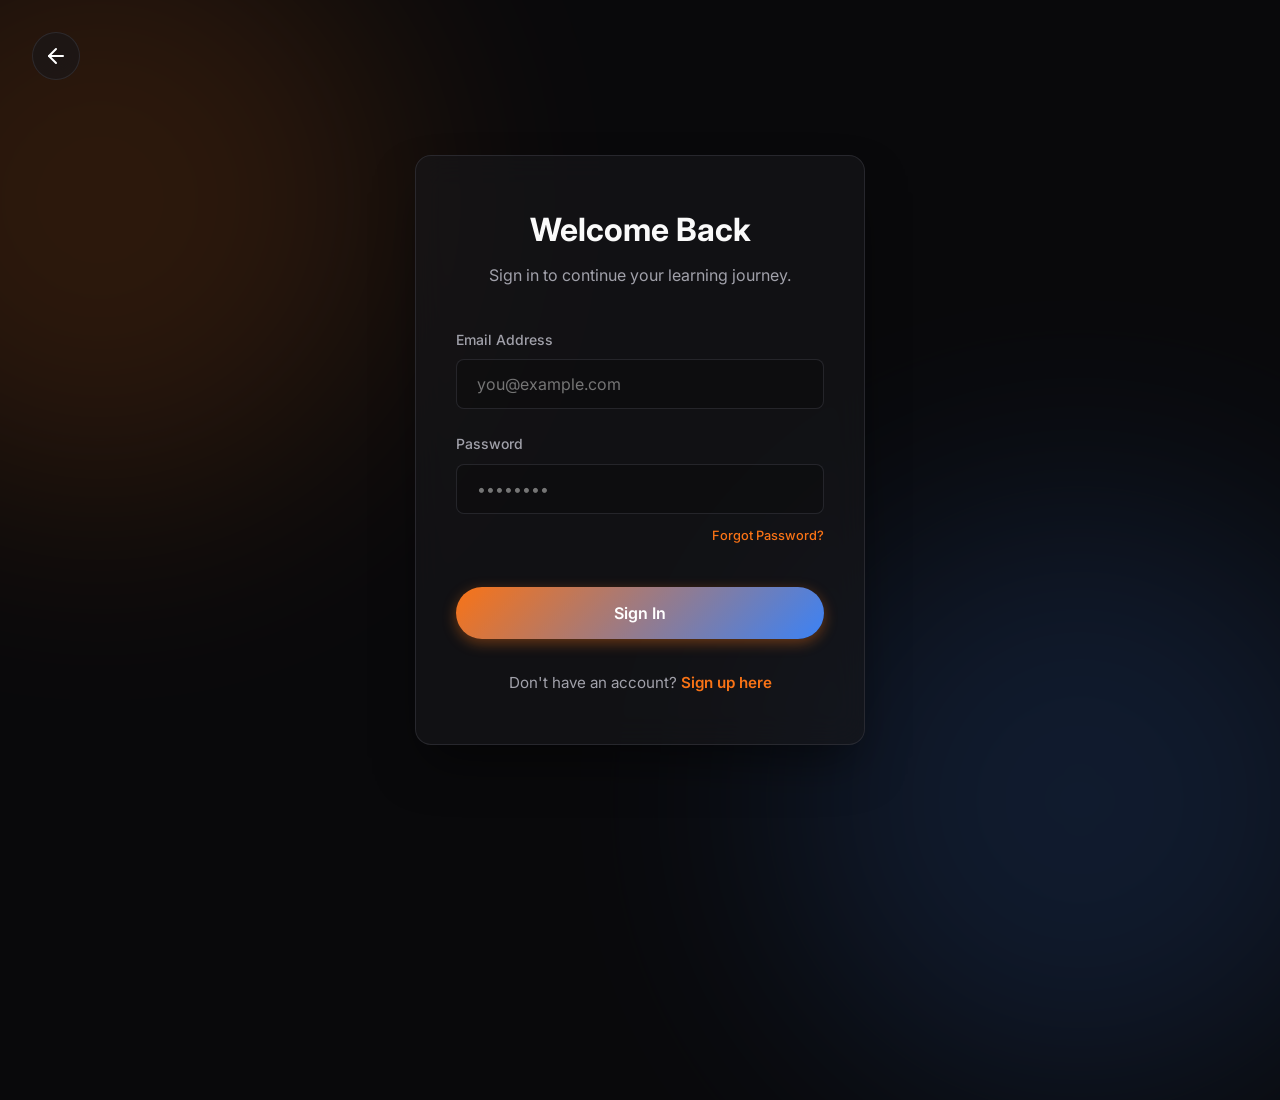
==== auth.html @ f6ea21b9 "Initial commit of Java LMS project" ====
<!DOCTYPE html>
<html lang="en">

<head>
    <meta charset="UTF-8">
    <meta name="viewport" content="width=device-width, initial-scale=1.0">
    <title>Welcome | Java Mastery</title>
    <link rel="preconnect" href="https://fonts.googleapis.com">
    <link rel="preconnect" href="https://fonts.gstatic.com" crossorigin>
    <link href="https://fonts.googleapis.com/css2?family=Inter:wght@400;500;600;700;800&display=swap" rel="stylesheet">
    <link rel="stylesheet" href="styles.css">
</head>

<body class="auth-page">
    <!-- Ambient Background -->
    <div class="bg-glow-1"></div>
    <div class="bg-glow-2"></div>

    <!-- Back to Home Button -->
    <a href="index.html" class="back-home-btn glass" title="Back to Home"
        style="position: absolute; top: 2rem; left: 2rem; width: 48px; height: 48px; display: flex; align-items: center; justify-content: center; text-decoration: none; color: white; border-radius: 50%;">
        <svg width="24" height="24" viewBox="0 0 24 24" fill="none" stroke="currentColor" stroke-width="2"
            stroke-linecap="round" stroke-linejoin="round">
            <line x1="19" y1="12" x2="5" y2="12"></line>
            <polyline points="12 19 5 12 12 5"></polyline>
        </svg>
    </a>

    <div class="auth-container glass">
        <!-- Login View -->
        <div id="login-view" class="auth-view active">
            <div class="auth-header">
                <h1 class="auth-title">Welcome Back</h1>
                <p class="auth-subtitle">Sign in to continue your learning journey.</p>
            </div>
            <form id="login-form">
                <div class="auth-form-group">
                    <label class="auth-label" for="login-email">Email Address</label>
                    <input type="email" id="login-email" class="auth-input" placeholder="you@example.com" required>
                </div>
                <div class="auth-form-group">
                    <label class="auth-label" for="login-password">Password</label>
                    <input type="password" id="login-password" class="auth-input" placeholder="••••••••" required>
                    <div style="text-align: right; margin-top: 0.5rem;">
                        <a href="#" class="auth-link" style="font-size: 0.8rem; font-weight: 500;">Forgot Password?</a>
                    </div>
                </div>
                <button type="submit" class="btn btn-primary auth-btn">Sign In</button>
            </form>
            <div class="auth-switch">
                Don't have an account? <span class="auth-link" id="go-to-signup">Sign up here</span>
            </div>
        </div>

        <!-- Signup View -->
        <div id="signup-view" class="auth-view">
            <div class="auth-header">
                <h1 class="auth-title">Create Account</h1>
                <p class="auth-subtitle">Join us and master Java today.</p>
            </div>
            <form id="signup-form">
                <div class="auth-form-group">
                    <label class="auth-label" for="signup-name">Full Name</label>
                    <input type="text" id="signup-name" class="auth-input" placeholder="Jane Doe" required>
                </div>
                <div class="auth-form-group">
                    <label class="auth-label" for="signup-email">Email Address</label>
                    <input type="email" id="signup-email" class="auth-input" placeholder="you@example.com" required>
                </div>
                <div class="auth-form-group">
                    <label class="auth-label" for="signup-password">Password</label>
                    <input type="password" id="signup-password" class="auth-input"
                        placeholder="Create a strong password" required>
                </div>
                <button type="submit" class="btn btn-primary auth-btn">Create Account</button>
            </form>
            <div class="auth-switch">
                Already have an account? <span class="auth-link" id="go-to-login">Sign in</span>
            </div>
        </div>
    </div>

    <script src="app.js"></script>
</body>

</html>
---- styles.css ----
:root {
  --bg-dark: #09090b;
  --bg-card: rgba(24, 24, 27, 0.6);
  --bg-card-hover: rgba(39, 39, 42, 0.8);
  --primary: #f97316;
  /* Java orange */
  --primary-hover: #ea580c;
  --secondary: #3b82f6;
  /* Complementary blue */
  --secondary-hover: #2563eb;
  --text-main: #fafafa;
  --text-muted: #a1a1aa;
  --border-color: rgba(63, 63, 70, 0.5);
  --java-gradient: linear-gradient(135deg, var(--primary) 0%, var(--secondary) 100%);
  --glass-blur: blur(16px);
}

* {
  margin: 0;
  padding: 0;
  box-sizing: border-box;
}

body {
  font-family: 'Inter', system-ui, -apple-system, sans-serif;
  background-color: var(--bg-dark);
  color: var(--text-main);
  line-height: 1.6;
  min-height: 100vh;
  overflow-x: hidden;
  position: relative;
}

/* Background Effects */
.bg-glow-1,
.bg-glow-2 {
  position: absolute;
  width: 600px;
  height: 600px;
  border-radius: 50%;
  filter: blur(120px);
  z-index: -1;
  opacity: 0.15;
}

.bg-glow-1 {
  background: var(--primary);
  top: -100px;
  left: -200px;
  animation: float 20s ease-in-out infinite alternate;
}

.bg-glow-2 {
  background: var(--secondary);
  bottom: -200px;
  right: -100px;
  animation: float 25s ease-in-out infinite alternate-reverse;
}

@keyframes float {
  0% {
    transform: translateY(0) scale(1);
  }

  50% {
    transform: translateY(-50px) scale(1.1);
  }

  100% {
    transform: translateY(0) scale(1);
  }
}

/* Glassmorphism Utilities */
.glass {
  background: var(--bg-card);
  backdrop-filter: var(--glass-blur);
  -webkit-backdrop-filter: var(--glass-blur);
  border: 1px solid var(--border-color);
  border-radius: 16px;
  transition: all 0.3s cubic-bezier(0.4, 0, 0.2, 1);
}

/* Buttons */
.btn {
  display: inline-flex;
  align-items: center;
  justify-content: center;
  padding: 0.75rem 1.5rem;
  font-weight: 600;
  border-radius: 9999px;
  cursor: pointer;
  transition: all 0.2s ease;
  text-decoration: none;
  border: none;
  font-family: inherit;
  font-size: 0.95rem;
}

.btn-primary {
  background: var(--java-gradient);
  color: white;
  box-shadow: 0 4px 14px 0 rgba(249, 115, 22, 0.39);
}

.btn-primary:hover {
  transform: translateY(-2px);
  box-shadow: 0 6px 20px rgba(249, 115, 22, 0.4);
}

.btn-outline {
  background: transparent;
  border: 1px solid var(--border-color);
  color: var(--text-main);
}

.btn-outline:hover {
  background: rgba(255, 255, 255, 0.05);
  border-color: var(--text-main);
}

/* Navbar */
.navbar {
  position: fixed;
  top: 0;
  left: 0;
  right: 0;
  display: flex;
  justify-content: space-between;
  align-items: center;
  padding: 1rem 5%;
  z-index: 100;
  background: rgba(9, 9, 11, 0.8);
  backdrop-filter: blur(12px);
  border-bottom: 1px solid var(--border-color);
}

.nav-brand {
  font-size: 1.5rem;
  font-weight: 800;
  background: var(--java-gradient);
  -webkit-background-clip: text;
  -webkit-text-fill-color: transparent;
  display: flex;
  align-items: center;
  gap: 0.5rem;
  text-decoration: none;
}

.nav-links {
  display: flex;
  gap: 2rem;
  list-style: none;
}

.nav-links a {
  color: var(--text-muted);
  text-decoration: none;
  font-weight: 500;
  transition: color 0.2s;
}

.nav-links a:hover,
.nav-links a.active {
  color: var(--text-main);
}

.nav-actions {
  display: flex;
  gap: 1rem;
  align-items: center;
}

.avatar {
  width: 40px;
  height: 40px;
  border-radius: 50%;
  background: var(--bg-card);
  border: 1px solid var(--primary);
  cursor: pointer;
}

/* Hero Section */
.hero {
  padding: 10rem 5% 5rem;
  text-align: center;
  max-width: 900px;
  margin: 0 auto;
}

.badge {
  display: inline-block;
  padding: 0.25rem 1rem;
  border-radius: 9999px;
  background: rgba(59, 130, 246, 0.1);
  color: var(--secondary);
  border: 1px solid rgba(59, 130, 246, 0.3);
  font-size: 0.875rem;
  font-weight: 600;
  margin-bottom: 1.5rem;
}

.hero h1 {
  font-size: 4rem;
  line-height: 1.1;
  font-weight: 800;
  letter-spacing: -0.02em;
  margin-bottom: 1.5rem;
}

.text-gradient {
  background: var(--java-gradient);
  -webkit-background-clip: text;
  -webkit-text-fill-color: transparent;
}

.hero p {
  color: var(--text-muted);
  font-size: 1.25rem;
  margin-bottom: 2.5rem;
  max-width: 600px;
  margin-inline: auto;
}

.hero-buttons {
  display: flex;
  gap: 1rem;
  justify-content: center;
}

/* Course Grid */
.courses-section {
  padding: 5rem 5%;
  max-width: 1400px;
  margin: 0 auto;
}

.section-header {
  display: flex;
  justify-content: space-between;
  align-items: flex-end;
  margin-bottom: 3rem;
}

.section-title {
  font-size: 2.5rem;
  font-weight: 700;
}

.section-subtitle {
  color: var(--text-muted);
  margin-top: 0.5rem;
}

.filter-tabs {
  display: flex;
  gap: 1rem;
}

.filter-tab {
  background: var(--bg-card);
  border: 1px solid var(--border-color);
  color: var(--text-muted);
  padding: 0.5rem 1.25rem;
  border-radius: 9999px;
  cursor: pointer;
  transition: all 0.2s;
}

.filter-tab.active,
.filter-tab:hover {
  background: rgba(249, 115, 22, 0.1);
  color: var(--primary);
  border-color: var(--primary);
}

.grid {
  display: grid;
  grid-template-columns: repeat(auto-fill, minmax(320px, 1fr));
  gap: 2rem;
}

.course-card {
  display: flex;
  flex-direction: column;
  overflow: hidden;
  text-decoration: none;
  color: inherit;
  cursor: pointer;
}

.course-card:hover {
  transform: translateY(-8px);
  border-color: var(--primary);
  box-shadow: 0 10px 30px rgba(0, 0, 0, 0.5);
}

.course-image-wrapper {
  position: relative;
  width: 100%;
  height: 200px;
  background: #1e293b;
  overflow: hidden;
  border-radius: 16px 16px 0 0;
}

.course-image-wrapper img {
  width: 100%;
  height: 100%;
  object-fit: cover;
  transition: transform 0.5s ease;
}

.course-card:hover .course-image-wrapper img {
  transform: scale(1.05);
}

.course-level {
  position: absolute;
  top: 1rem;
  right: 1rem;
  background: rgba(0, 0, 0, 0.6);
  backdrop-filter: blur(8px);
  padding: 0.25rem 0.75rem;
  border-radius: 9999px;
  font-size: 0.75rem;
  font-weight: 600;
  text-transform: uppercase;
  letter-spacing: 0.05em;
  border: 1px solid rgba(255, 255, 255, 0.1);
}

.level-beginner {
  color: #4ade80;
}

.level-intermediate {
  color: #fbbf24;
}

.level-advanced {
  color: #f87171;
}

.course-content {
  padding: 1.5rem;
  flex: 1;
  display: flex;
  flex-direction: column;
}

.course-meta {
  display: flex;
  gap: 1rem;
  color: var(--text-muted);
  font-size: 0.875rem;
  margin-bottom: 0.75rem;
}

.course-meta span {
  display: flex;
  align-items: center;
  gap: 0.25rem;
}

.course-title {
  font-size: 1.25rem;
  font-weight: 700;
  margin-bottom: 0.5rem;
  line-height: 1.4;
}

.course-desc {
  color: var(--text-muted);
  font-size: 0.95rem;
  margin-bottom: 1.5rem;
  flex: 1;
}

.course-footer {
  display: flex;
  justify-content: space-between;
  align-items: center;
  padding-top: 1rem;
  border-top: 1px solid var(--border-color);
}

.instructor {
  display: flex;
  align-items: center;
  gap: 0.5rem;
}

.instructor-avatar {
  width: 28px;
  height: 28px;
  border-radius: 50%;
  background: var(--secondary);
}

.instructor-name {
  font-size: 0.875rem;
  color: var(--text-muted);
}

.price {
  font-weight: 700;
  color: white;
}

/* COURSE PLAYER LAYOUT */
.player-layout {
  display: flex;
  height: 100vh;
  overflow: hidden;
  background-color: var(--bg-dark);
}

.player-sidebar {
  width: 350px;
  background: rgba(9, 9, 11, 0.9);
  border-right: 1px solid var(--border-color);
  display: flex;
  flex-direction: column;
  z-index: 10;
  transition: transform 0.3s ease;
}

.sidebar-header {
  padding: 1.5rem;
  border-bottom: 1px solid var(--border-color);
  display: flex;
  align-items: center;
  gap: 1rem;
}

.back-btn {
  color: var(--text-muted);
  background: none;
  border: none;
  cursor: pointer;
  display: flex;
  align-items: center;
  justify-content: center;
  width: 36px;
  height: 36px;
  border-radius: 50%;
  transition: background 0.2s;
}

.back-btn:hover {
  background: rgba(255, 255, 255, 0.1);
  color: white;
}

.course-progress {
  padding: 1.5rem;
  border-bottom: 1px solid var(--border-color);
}

.progress-header {
  display: flex;
  justify-content: space-between;
  margin-bottom: 0.5rem;
  font-size: 0.875rem;
}

.progress-bar {
  height: 6px;
  background: rgba(255, 255, 255, 0.1);
  border-radius: 3px;
  overflow: hidden;
}

.progress-fill {
  height: 100%;
  background: var(--java-gradient);
  width: 12%;
  /* dynamic */
  border-radius: 3px;
}

.curriculum {
  flex: 1;
  overflow-y: auto;
}

.section {
  border-bottom: 1px solid var(--border-color);
}

.section-header-btn {
  width: 100%;
  text-align: left;
  background: none;
  border: none;
  padding: 1rem 1.5rem;
  color: var(--text-main);
  font-weight: 600;
  cursor: pointer;
  display: flex;
  justify-content: space-between;
  align-items: center;
  transition: background 0.2s;
}

.section-header-btn:hover {
  background: rgba(255, 255, 255, 0.03);
}

.section-header-btn svg {
  transition: transform 0.2s;
}

.section.active .section-header-btn svg {
  transform: rotate(180deg);
}

.section-content {
  display: none;
  background: rgba(0, 0, 0, 0.2);
}

.section.active .section-content {
  display: block;
}

.lesson-item {
  display: flex;
  align-items: flex-start;
  gap: 1rem;
  padding: 0.75rem 1.5rem;
  cursor: pointer;
  transition: background 0.2s;
  color: var(--text-muted);
  text-decoration: none;
}

.lesson-item:hover {
  background: rgba(255, 255, 255, 0.05);
}

.lesson-item.active {
  background: rgba(59, 130, 246, 0.1);
  color: var(--secondary);
  border-left: 2px solid var(--secondary);
}

.lesson-icon {
  margin-top: 0.2rem;
  color: inherit;
}

.lesson-details {
  flex: 1;
}

.lesson-title {
  font-size: 0.95rem;
  margin-bottom: 0.2rem;
}

.lesson-duration {
  font-size: 0.75rem;
  opacity: 0.7;
}

.player-main {
  flex: 1;
  display: flex;
  flex-direction: column;
  overflow-y: auto;
  position: relative;
}

/* Add subtle texture background */
.player-main::before {
  content: '';
  position: absolute;
  top: 0;
  left: 0;
  right: 0;
  height: 50vh;
  background: radial-gradient(circle at top, rgba(59, 130, 246, 0.1) 0%, transparent 60%);
  z-index: 0;
  pointer-events: none;
}

.video-container {
  width: 100%;
  max-width: 1200px;
  margin: 0 auto;
  padding: 2rem;
  position: relative;
  z-index: 1;
}

.video-wrapper {
  position: relative;
  width: 100%;
  padding-bottom: 56.25%;
  /* 16:9 aspect ratio */
  background: #000;
  border-radius: 16px;
  overflow: hidden;
  box-shadow: 0 20px 40px rgba(0, 0, 0, 0.5);
  border: 1px solid var(--border-color);
}

.video-placeholder {
  position: absolute;
  top: 0;
  left: 0;
  width: 100%;
  height: 100%;
  display: flex;
  flex-direction: column;
  align-items: center;
  justify-content: center;
  background: linear-gradient(to bottom right, #1e293b, #0f172a);
}

.play-button {
  width: 80px;
  height: 80px;
  background: rgba(249, 115, 22, 0.9);
  border-radius: 50%;
  display: flex;
  align-items: center;
  justify-content: center;
  cursor: pointer;
  transition: all 0.3s cubic-bezier(0.175, 0.885, 0.32, 1.275);
  box-shadow: 0 0 30px rgba(249, 115, 22, 0.4);
}

.play-button:hover {
  transform: scale(1.1);
  background: var(--primary);
  box-shadow: 0 0 50px rgba(249, 115, 22, 0.6);
}

.play-button svg {
  color: white;
  margin-left: 6px;
  /* optial alignment for play triangle */
}

.video-overlay-text {
  margin-top: 1.5rem;
  font-size: 1.25rem;
  font-weight: 600;
  color: rgba(255, 255, 255, 0.8);
}

.content-area {
  max-width: 1200px;
  margin: 0 auto;
  width: 100%;
  padding: 0 2rem 4rem;
  position: relative;
  z-index: 1;
}

.content-header {
  display: flex;
  justify-content: space-between;
  align-items: center;
  margin-bottom: 2rem;
}

.lesson-main-title {
  font-size: 2rem;
  font-weight: 700;
}

.content-tabs {
  display: flex;
  gap: 2rem;
  border-bottom: 1px solid var(--border-color);
  margin-bottom: 2rem;
}

.tab-btn {
  background: none;
  border: none;
  color: var(--text-muted);
  font-size: 1rem;
  font-weight: 500;
  padding: 1rem 0;
  cursor: pointer;
  position: relative;
  transition: color 0.2s;
}

.tab-btn:hover {
  color: var(--text-main);
}

.tab-btn.active {
  color: var(--primary);
}

.tab-btn.active::after {
  content: '';
  position: absolute;
  bottom: -1px;
  left: 0;
  right: 0;
  height: 2px;
  background: var(--primary);
  border-radius: 2px 2px 0 0;
}

.tab-pane {
  display: none;
  animation: fadeIn 0.3s ease;
}

.tab-pane.active {
  display: block;
}

@keyframes fadeIn {
  from {
    opacity: 0;
    transform: translateY(10px);
  }

  to {
    opacity: 1;
    transform: translateY(0);
  }
}

.overview-content h3 {
  margin-top: 2rem;
  margin-bottom: 1rem;
  font-size: 1.25rem;
  color: var(--text-main);
}

.overview-content p {
  color: var(--text-muted);
  margin-bottom: 1rem;
}

/* Code Snippet Area in Overview */
.code-block {
  background: #1e1e1e;
  border-radius: 8px;
  padding: 1.5rem;
  font-family: 'Consolas', 'Monaco', monospace;
  font-size: 0.9rem;
  color: #d4d4d4;
  overflow-x: auto;
  border: 1px solid var(--border-color);
  margin: 1.5rem 0;
}

.kw {
  color: #569cd6;
}

/* keyword */
.str {
  color: #ce9178;
}

/* string */
.typ {
  color: #4ec9b0;
}

/* type */
.cmnt {
  color: #6a9955;
}

/* comment */
.fn {
  color: #dcdcaa;
}

/* function */

/* Responsive */
@media (max-width: 1024px) {
  .hero h1 {
    font-size: 3rem;
  }

  .player-sidebar {
    position: absolute;
    left: -350px;
    height: 100%;
    box-shadow: 20px 0 50px rgba(0, 0, 0, 0.5);
  }

  .player-sidebar.show {
    left: 0;
  }

  .menu-toggle {
    display: block;
  }
}

@media (max-width: 768px) {
  .hero h1 {
    font-size: 2.5rem;
  }

  .nav-links {
    display: none;
  }

  .grid {
    grid-template-columns: 1fr;
  }

  .video-container {
    padding: 1rem;
  }

  .content-area {
    padding: 0 1rem 2rem;
  }

  .content-tabs {
    gap: 1rem;
    overflow-x: auto;
    white-space: nowrap;
  }
}

/* Auth Pages */
.auth-page {
  display: flex;
  align-items: center;
  justify-content: center;
  min-height: 100vh;
  padding: 2rem;
  background-color: var(--bg-dark);
}

.auth-container {
  width: 100%;
  max-width: 450px;
  position: relative;
  overflow: hidden;
  padding: 3rem 2.5rem;
  z-index: 10;
  box-shadow: 0 25px 50px -12px rgba(0, 0, 0, 0.5);
}

.auth-header {
  text-align: center;
  margin-bottom: 2.5rem;
}

.auth-title {
  font-size: 2rem;
  font-weight: 700;
  margin-bottom: 0.5rem;
}

.auth-subtitle {
  color: var(--text-muted);
}

.auth-form-group {
  margin-bottom: 1.5rem;
}

.auth-label {
  display: block;
  font-size: 0.875rem;
  font-weight: 500;
  margin-bottom: 0.5rem;
  color: var(--text-muted);
}

.auth-input {
  width: 100%;
  padding: 0.875rem 1.25rem;
  background: rgba(0, 0, 0, 0.2);
  border: 1px solid var(--border-color);
  border-radius: 8px;
  color: var(--text-main);
  font-family: inherit;
  font-size: 1rem;
  transition: all 0.2s;
}

.auth-input:focus {
  outline: none;
  border-color: var(--primary);
  box-shadow: 0 0 0 3px rgba(249, 115, 22, 0.2);
}

.auth-btn {
  width: 100%;
  padding: 1rem;
  font-size: 1rem;
  margin-top: 1rem;
}

.auth-switch {
  text-align: center;
  margin-top: 2rem;
  font-size: 0.95rem;
  color: var(--text-muted);
}

.auth-link {
  color: var(--primary);
  text-decoration: none;
  font-weight: 600;
  cursor: pointer;
  transition: color 0.2s;
}

.auth-link:hover {
  color: var(--primary-hover);
}

.auth-view {
  display: none;
  animation: fadeIn 0.4s ease;
}

.auth-view.active {
  display: block;
}
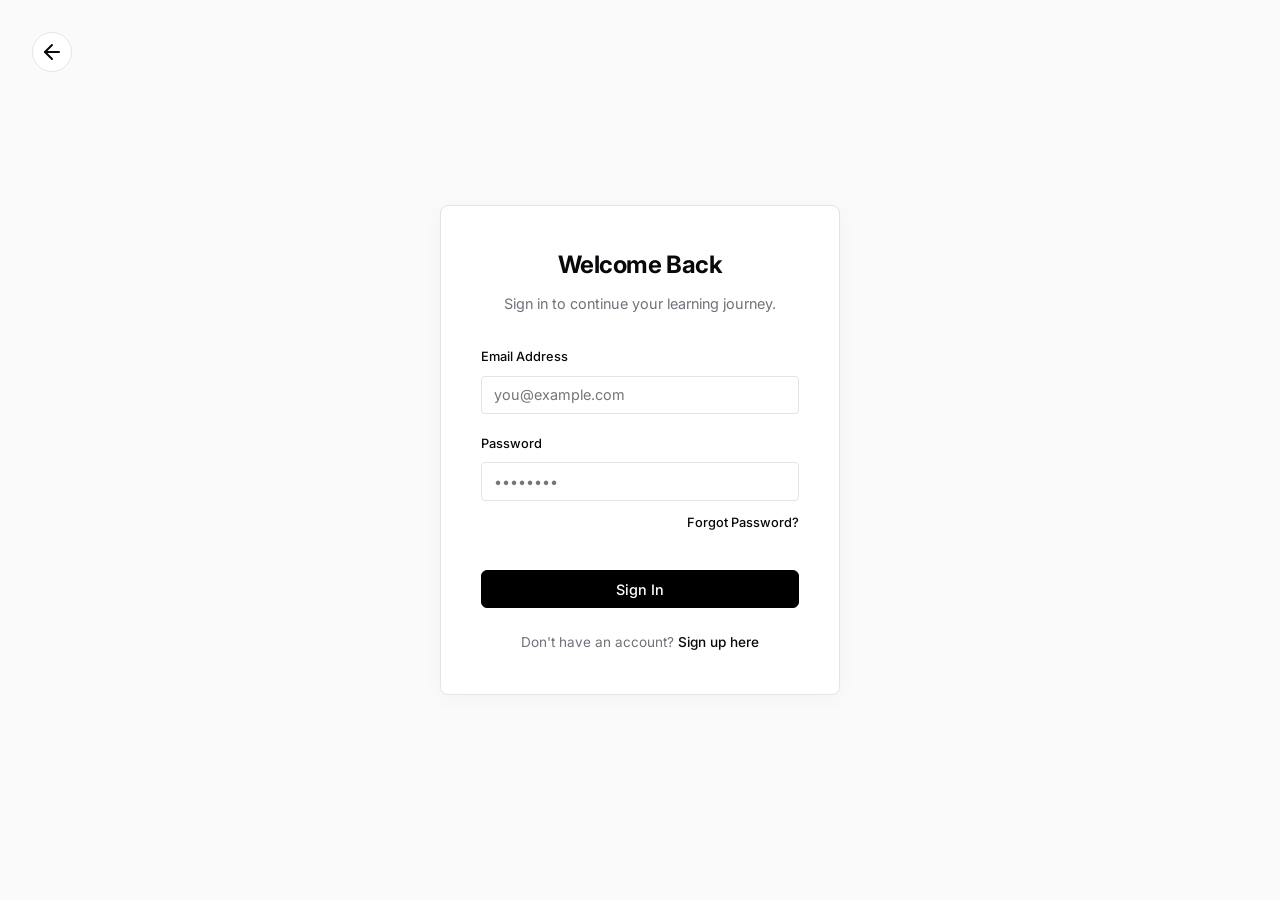
==== commit d4a59ec7: "Update space" ====
--- a/auth.html
+++ b/auth.html
@@ -17,8 +17,7 @@
     <div class="bg-glow-2"></div>
 
     <!-- Back to Home Button -->
-    <a href="index.html" class="back-home-btn glass" title="Back to Home"
-        style="position: absolute; top: 2rem; left: 2rem; width: 48px; height: 48px; display: flex; align-items: center; justify-content: center; text-decoration: none; color: white; border-radius: 50%;">
+    <a href="index.html" class="back-home-btn glass" title="Back to Home">
         <svg width="24" height="24" viewBox="0 0 24 24" fill="none" stroke="currentColor" stroke-width="2"
             stroke-linecap="round" stroke-linejoin="round">
             <line x1="19" y1="12" x2="5" y2="12"></line>
--- a/styles.css
+++ b/styles.css
@@ -1,18 +1,16 @@
 :root {
-  --bg-dark: #09090b;
-  --bg-card: rgba(24, 24, 27, 0.6);
-  --bg-card-hover: rgba(39, 39, 42, 0.8);
-  --primary: #f97316;
-  /* Java orange */
-  --primary-hover: #ea580c;
-  --secondary: #3b82f6;
-  /* Complementary blue */
-  --secondary-hover: #2563eb;
-  --text-main: #fafafa;
-  --text-muted: #a1a1aa;
-  --border-color: rgba(63, 63, 70, 0.5);
-  --java-gradient: linear-gradient(135deg, var(--primary) 0%, var(--secondary) 100%);
-  --glass-blur: blur(16px);
+  --bg-dark: #fafafa;
+  --bg-card: #ffffff;
+  --bg-card-hover: #f4f4f5;
+  --primary: #000000;
+  --primary-hover: #3f3f46;
+  --secondary: #52525b;
+  --secondary-hover: #18181b;
+  --text-main: #09090b;
+  --text-muted: #71717a;
+  --border-color: #e4e4e7;
+  --java-gradient: #000000;
+  --glass-blur: blur(0px);
 }
 
 * {
@@ -29,56 +27,22 @@
   min-height: 100vh;
   overflow-x: hidden;
   position: relative;
-}
-
-/* Background Effects */
+  -webkit-font-smoothing: antialiased;
+}
+
+/* Hide Background Effects for minimalism */
 .bg-glow-1,
 .bg-glow-2 {
-  position: absolute;
-  width: 600px;
-  height: 600px;
-  border-radius: 50%;
-  filter: blur(120px);
-  z-index: -1;
-  opacity: 0.15;
-}
-
-.bg-glow-1 {
-  background: var(--primary);
-  top: -100px;
-  left: -200px;
-  animation: float 20s ease-in-out infinite alternate;
-}
-
-.bg-glow-2 {
-  background: var(--secondary);
-  bottom: -200px;
-  right: -100px;
-  animation: float 25s ease-in-out infinite alternate-reverse;
-}
-
-@keyframes float {
-  0% {
-    transform: translateY(0) scale(1);
-  }
-
-  50% {
-    transform: translateY(-50px) scale(1.1);
-  }
-
-  100% {
-    transform: translateY(0) scale(1);
-  }
-}
-
-/* Glassmorphism Utilities */
+  display: none;
+}
+
+/* Utilities */
 .glass {
   background: var(--bg-card);
-  backdrop-filter: var(--glass-blur);
-  -webkit-backdrop-filter: var(--glass-blur);
-  border: 1px solid var(--border-color);
-  border-radius: 16px;
-  transition: all 0.3s cubic-bezier(0.4, 0, 0.2, 1);
+  border: 1px solid var(--border-color);
+  border-radius: 8px;
+  /* Sharper corners for minimalism */
+  transition: all 0.2s ease;
 }
 
 /* Buttons */
@@ -86,26 +50,26 @@
   display: inline-flex;
   align-items: center;
   justify-content: center;
-  padding: 0.75rem 1.5rem;
-  font-weight: 600;
-  border-radius: 9999px;
+  padding: 0.6rem 1.25rem;
+  font-weight: 500;
+  border-radius: 6px;
   cursor: pointer;
   transition: all 0.2s ease;
   text-decoration: none;
-  border: none;
+  border: 1px solid transparent;
   font-family: inherit;
-  font-size: 0.95rem;
+  font-size: 0.9rem;
 }
 
 .btn-primary {
-  background: var(--java-gradient);
-  color: white;
-  box-shadow: 0 4px 14px 0 rgba(249, 115, 22, 0.39);
+  background: var(--primary);
+  color: #fff;
+  border-color: var(--primary);
 }
 
 .btn-primary:hover {
-  transform: translateY(-2px);
-  box-shadow: 0 6px 20px rgba(249, 115, 22, 0.4);
+  background: var(--primary-hover);
+  border-color: var(--primary-hover);
 }
 
 .btn-outline {
@@ -115,36 +79,35 @@
 }
 
 .btn-outline:hover {
-  background: rgba(255, 255, 255, 0.05);
+  background: var(--bg-card-hover);
   border-color: var(--text-main);
 }
 
 /* Navbar */
 .navbar {
-  position: fixed;
+  position: sticky;
   top: 0;
   left: 0;
   right: 0;
   display: flex;
   justify-content: space-between;
   align-items: center;
-  padding: 1rem 5%;
+  padding: 1.25rem 5%;
   z-index: 100;
-  background: rgba(9, 9, 11, 0.8);
-  backdrop-filter: blur(12px);
+  background: rgba(250, 250, 250, 0.9);
+  backdrop-filter: blur(8px);
   border-bottom: 1px solid var(--border-color);
 }
 
 .nav-brand {
-  font-size: 1.5rem;
-  font-weight: 800;
-  background: var(--java-gradient);
-  -webkit-background-clip: text;
-  -webkit-text-fill-color: transparent;
+  font-size: 1.25rem;
+  font-weight: 700;
+  color: var(--text-main);
   display: flex;
   align-items: center;
   gap: 0.5rem;
   text-decoration: none;
+  letter-spacing: -0.02em;
 }
 
 .nav-links {
@@ -157,6 +120,7 @@
   color: var(--text-muted);
   text-decoration: none;
   font-weight: 500;
+  font-size: 0.95rem;
   transition: color 0.2s;
 }
 
@@ -172,51 +136,54 @@
 }
 
 .avatar {
-  width: 40px;
-  height: 40px;
+  width: 36px;
+  height: 36px;
   border-radius: 50%;
   background: var(--bg-card);
-  border: 1px solid var(--primary);
+  border: 1px solid var(--border-color);
   cursor: pointer;
 }
 
 /* Hero Section */
 .hero {
-  padding: 10rem 5% 5rem;
+  padding: 8rem 5% 5rem;
   text-align: center;
-  max-width: 900px;
+  max-width: 800px;
   margin: 0 auto;
 }
 
 .badge {
   display: inline-block;
-  padding: 0.25rem 1rem;
-  border-radius: 9999px;
-  background: rgba(59, 130, 246, 0.1);
-  color: var(--secondary);
-  border: 1px solid rgba(59, 130, 246, 0.3);
-  font-size: 0.875rem;
-  font-weight: 600;
+  padding: 0.25rem 0.75rem;
+  border-radius: 4px;
+  background: transparent;
+  color: var(--text-muted);
+  border: 1px solid var(--border-color);
+  font-size: 0.8rem;
+  font-weight: 500;
+  margin-bottom: 2rem;
+  text-transform: uppercase;
+  letter-spacing: 0.05em;
+}
+
+.hero h1 {
+  font-size: 3.5rem;
+  line-height: 1.1;
+  font-weight: 700;
+  letter-spacing: -0.03em;
   margin-bottom: 1.5rem;
-}
-
-.hero h1 {
-  font-size: 4rem;
-  line-height: 1.1;
-  font-weight: 800;
-  letter-spacing: -0.02em;
-  margin-bottom: 1.5rem;
+  color: var(--text-main);
 }
 
 .text-gradient {
-  background: var(--java-gradient);
-  -webkit-background-clip: text;
-  -webkit-text-fill-color: transparent;
+  background: none;
+  color: var(--primary);
+  -webkit-text-fill-color: var(--primary);
 }
 
 .hero p {
   color: var(--text-muted);
-  font-size: 1.25rem;
+  font-size: 1.1rem;
   margin-bottom: 2.5rem;
   max-width: 600px;
   margin-inline: auto;
@@ -230,8 +197,8 @@
 
 /* Course Grid */
 .courses-section {
-  padding: 5rem 5%;
-  max-width: 1400px;
+  padding: 4rem 5%;
+  max-width: 1200px;
   margin: 0 auto;
 }
 
@@ -240,43 +207,48 @@
   justify-content: space-between;
   align-items: flex-end;
   margin-bottom: 3rem;
+  border-bottom: 1px solid var(--border-color);
+  padding-bottom: 1.5rem;
 }
 
 .section-title {
-  font-size: 2.5rem;
-  font-weight: 700;
+  font-size: 1.75rem;
+  font-weight: 600;
+  letter-spacing: -0.02em;
 }
 
 .section-subtitle {
   color: var(--text-muted);
-  margin-top: 0.5rem;
+  margin-top: 0.25rem;
+  font-size: 0.95rem;
 }
 
 .filter-tabs {
   display: flex;
-  gap: 1rem;
+  gap: 0.5rem;
 }
 
 .filter-tab {
-  background: var(--bg-card);
-  border: 1px solid var(--border-color);
-  color: var(--text-muted);
-  padding: 0.5rem 1.25rem;
-  border-radius: 9999px;
+  background: transparent;
+  border: none;
+  color: var(--text-muted);
+  padding: 0.25rem 0.75rem;
+  font-size: 0.9rem;
+  font-weight: 500;
   cursor: pointer;
   transition: all 0.2s;
+  border-radius: 4px;
 }
 
 .filter-tab.active,
 .filter-tab:hover {
-  background: rgba(249, 115, 22, 0.1);
-  color: var(--primary);
-  border-color: var(--primary);
+  color: var(--text-main);
+  background: var(--bg-card-hover);
 }
 
 .grid {
   display: grid;
-  grid-template-columns: repeat(auto-fill, minmax(320px, 1fr));
+  grid-template-columns: repeat(auto-fill, minmax(300px, 1fr));
   gap: 2rem;
 }
 
@@ -287,63 +259,60 @@
   text-decoration: none;
   color: inherit;
   cursor: pointer;
+  border-radius: 8px;
+  border: 1px solid var(--border-color);
+  background: var(--bg-card);
 }
 
 .course-card:hover {
-  transform: translateY(-8px);
-  border-color: var(--primary);
-  box-shadow: 0 10px 30px rgba(0, 0, 0, 0.5);
+  border-color: var(--text-muted);
 }
 
 .course-image-wrapper {
   position: relative;
   width: 100%;
-  height: 200px;
-  background: #1e293b;
+  height: 180px;
+  background: var(--bg-card-hover);
   overflow: hidden;
-  border-radius: 16px 16px 0 0;
+  border-bottom: 1px solid var(--border-color);
 }
 
 .course-image-wrapper img {
   width: 100%;
   height: 100%;
   object-fit: cover;
-  transition: transform 0.5s ease;
+  filter: grayscale(20%);
+  transition: filter 0.3s ease, transform 0.5s ease;
 }
 
 .course-card:hover .course-image-wrapper img {
-  transform: scale(1.05);
+  filter: grayscale(0%);
+  transform: scale(1.02);
 }
 
 .course-level {
   position: absolute;
   top: 1rem;
   right: 1rem;
-  background: rgba(0, 0, 0, 0.6);
-  backdrop-filter: blur(8px);
-  padding: 0.25rem 0.75rem;
-  border-radius: 9999px;
-  font-size: 0.75rem;
-  font-weight: 600;
+  background: var(--bg-card);
+  color: var(--text-main);
+  padding: 0.2rem 0.6rem;
+  border-radius: 4px;
+  font-size: 0.7rem;
+  font-weight: 500;
   text-transform: uppercase;
   letter-spacing: 0.05em;
-  border: 1px solid rgba(255, 255, 255, 0.1);
-}
-
-.level-beginner {
-  color: #4ade80;
-}
-
-.level-intermediate {
-  color: #fbbf24;
-}
-
+  border: 1px solid var(--border-color);
+}
+
+.level-beginner,
+.level-intermediate,
 .level-advanced {
-  color: #f87171;
+  color: var(--text-main);
 }
 
 .course-content {
-  padding: 1.5rem;
+  padding: 1.25rem;
   flex: 1;
   display: flex;
   flex-direction: column;
@@ -353,7 +322,7 @@
   display: flex;
   gap: 1rem;
   color: var(--text-muted);
-  font-size: 0.875rem;
+  font-size: 0.8rem;
   margin-bottom: 0.75rem;
 }
 
@@ -364,15 +333,16 @@
 }
 
 .course-title {
-  font-size: 1.25rem;
-  font-weight: 700;
+  font-size: 1.1rem;
+  font-weight: 600;
   margin-bottom: 0.5rem;
   line-height: 1.4;
+  letter-spacing: -0.01em;
 }
 
 .course-desc {
   color: var(--text-muted);
-  font-size: 0.95rem;
+  font-size: 0.9rem;
   margin-bottom: 1.5rem;
   flex: 1;
 }
@@ -392,20 +362,22 @@
 }
 
 .instructor-avatar {
-  width: 28px;
-  height: 28px;
+  width: 24px;
+  height: 24px;
   border-radius: 50%;
-  background: var(--secondary);
+  background: var(--border-color);
 }
 
 .instructor-name {
-  font-size: 0.875rem;
-  color: var(--text-muted);
+  font-size: 0.8rem;
+  color: var(--text-muted);
+  font-weight: 500;
 }
 
 .price {
-  font-weight: 700;
-  color: white;
+  font-size: 0.9rem;
+  font-weight: 600;
+  color: var(--text-main);
 }
 
 /* COURSE PLAYER LAYOUT */
@@ -417,17 +389,16 @@
 }
 
 .player-sidebar {
-  width: 350px;
-  background: rgba(9, 9, 11, 0.9);
+  width: 320px;
+  background: var(--bg-card);
   border-right: 1px solid var(--border-color);
   display: flex;
   flex-direction: column;
   z-index: 10;
-  transition: transform 0.3s ease;
 }
 
 .sidebar-header {
-  padding: 1.5rem;
+  padding: 1.25rem;
   border-bottom: 1px solid var(--border-color);
   display: flex;
   align-items: center;
@@ -437,24 +408,25 @@
 .back-btn {
   color: var(--text-muted);
   background: none;
-  border: none;
+  border: 1px solid transparent;
   cursor: pointer;
   display: flex;
   align-items: center;
   justify-content: center;
-  width: 36px;
-  height: 36px;
-  border-radius: 50%;
-  transition: background 0.2s;
+  width: 32px;
+  height: 32px;
+  border-radius: 4px;
+  transition: all 0.2s;
 }
 
 .back-btn:hover {
-  background: rgba(255, 255, 255, 0.1);
-  color: white;
+  background: var(--bg-card-hover);
+  border-color: var(--border-color);
+  color: var(--text-main);
 }
 
 .course-progress {
-  padding: 1.5rem;
+  padding: 1.25rem;
   border-bottom: 1px solid var(--border-color);
 }
 
@@ -462,22 +434,22 @@
   display: flex;
   justify-content: space-between;
   margin-bottom: 0.5rem;
-  font-size: 0.875rem;
+  font-size: 0.8rem;
+  color: var(--text-muted);
 }
 
 .progress-bar {
-  height: 6px;
-  background: rgba(255, 255, 255, 0.1);
-  border-radius: 3px;
+  height: 4px;
+  background: var(--border-color);
+  border-radius: 2px;
   overflow: hidden;
 }
 
 .progress-fill {
   height: 100%;
-  background: var(--java-gradient);
+  background: var(--text-main);
   width: 12%;
-  /* dynamic */
-  border-radius: 3px;
+  border-radius: 2px;
 }
 
 .curriculum {
@@ -494,9 +466,10 @@
   text-align: left;
   background: none;
   border: none;
-  padding: 1rem 1.5rem;
-  color: var(--text-main);
-  font-weight: 600;
+  padding: 1rem 1.25rem;
+  color: var(--text-main);
+  font-weight: 500;
+  font-size: 0.95rem;
   cursor: pointer;
   display: flex;
   justify-content: space-between;
@@ -505,11 +478,12 @@
 }
 
 .section-header-btn:hover {
-  background: rgba(255, 255, 255, 0.03);
+  background: var(--bg-card-hover);
 }
 
 .section-header-btn svg {
   transition: transform 0.2s;
+  color: var(--text-muted);
 }
 
 .section.active .section-header-btn svg {
@@ -518,7 +492,7 @@
 
 .section-content {
   display: none;
-  background: rgba(0, 0, 0, 0.2);
+  background: var(--bg-dark);
 }
 
 .section.active .section-content {
@@ -528,26 +502,27 @@
 .lesson-item {
   display: flex;
   align-items: flex-start;
-  gap: 1rem;
-  padding: 0.75rem 1.5rem;
+  gap: 0.75rem;
+  padding: 0.75rem 1.25rem;
   cursor: pointer;
   transition: background 0.2s;
   color: var(--text-muted);
   text-decoration: none;
+  border-left: 2px solid transparent;
 }
 
 .lesson-item:hover {
-  background: rgba(255, 255, 255, 0.05);
+  background: var(--bg-card-hover);
 }
 
 .lesson-item.active {
-  background: rgba(59, 130, 246, 0.1);
-  color: var(--secondary);
-  border-left: 2px solid var(--secondary);
+  background: var(--bg-card);
+  color: var(--text-main);
+  border-left: 2px solid var(--text-main);
 }
 
 .lesson-icon {
-  margin-top: 0.2rem;
+  margin-top: 0.15rem;
   color: inherit;
 }
 
@@ -556,13 +531,14 @@
 }
 
 .lesson-title {
-  font-size: 0.95rem;
+  font-size: 0.85rem;
   margin-bottom: 0.2rem;
+  font-weight: 500;
 }
 
 .lesson-duration {
-  font-size: 0.75rem;
-  opacity: 0.7;
+  font-size: 0.7rem;
+  color: var(--text-muted);
 }
 
 .player-main {
@@ -571,94 +547,31 @@
   flex-direction: column;
   overflow-y: auto;
   position: relative;
-}
-
-/* Add subtle texture background */
-.player-main::before {
-  content: '';
-  position: absolute;
-  top: 0;
-  left: 0;
-  right: 0;
-  height: 50vh;
-  background: radial-gradient(circle at top, rgba(59, 130, 246, 0.1) 0%, transparent 60%);
-  z-index: 0;
-  pointer-events: none;
+  background: var(--bg-dark);
 }
 
 .video-container {
   width: 100%;
-  max-width: 1200px;
+  max-width: 1000px;
   margin: 0 auto;
   padding: 2rem;
-  position: relative;
-  z-index: 1;
 }
 
 .video-wrapper {
   position: relative;
   width: 100%;
   padding-bottom: 56.25%;
-  /* 16:9 aspect ratio */
   background: #000;
-  border-radius: 16px;
+  border-radius: 8px;
   overflow: hidden;
-  box-shadow: 0 20px 40px rgba(0, 0, 0, 0.5);
-  border: 1px solid var(--border-color);
-}
-
-.video-placeholder {
-  position: absolute;
-  top: 0;
-  left: 0;
-  width: 100%;
-  height: 100%;
-  display: flex;
-  flex-direction: column;
-  align-items: center;
-  justify-content: center;
-  background: linear-gradient(to bottom right, #1e293b, #0f172a);
-}
-
-.play-button {
-  width: 80px;
-  height: 80px;
-  background: rgba(249, 115, 22, 0.9);
-  border-radius: 50%;
-  display: flex;
-  align-items: center;
-  justify-content: center;
-  cursor: pointer;
-  transition: all 0.3s cubic-bezier(0.175, 0.885, 0.32, 1.275);
-  box-shadow: 0 0 30px rgba(249, 115, 22, 0.4);
-}
-
-.play-button:hover {
-  transform: scale(1.1);
-  background: var(--primary);
-  box-shadow: 0 0 50px rgba(249, 115, 22, 0.6);
-}
-
-.play-button svg {
-  color: white;
-  margin-left: 6px;
-  /* optial alignment for play triangle */
-}
-
-.video-overlay-text {
-  margin-top: 1.5rem;
-  font-size: 1.25rem;
-  font-weight: 600;
-  color: rgba(255, 255, 255, 0.8);
+  border: 1px solid var(--border-color);
 }
 
 .content-area {
-  max-width: 1200px;
+  max-width: 1000px;
   margin: 0 auto;
   width: 100%;
   padding: 0 2rem 4rem;
-  position: relative;
-  z-index: 1;
 }
 
 .content-header {
@@ -666,16 +579,19 @@
   justify-content: space-between;
   align-items: center;
   margin-bottom: 2rem;
+  padding-bottom: 1rem;
+  border-bottom: 1px solid var(--border-color);
 }
 
 .lesson-main-title {
-  font-size: 2rem;
-  font-weight: 700;
+  font-size: 1.5rem;
+  font-weight: 600;
+  letter-spacing: -0.02em;
 }
 
 .content-tabs {
   display: flex;
-  gap: 2rem;
+  gap: 1.5rem;
   border-bottom: 1px solid var(--border-color);
   margin-bottom: 2rem;
 }
@@ -684,9 +600,9 @@
   background: none;
   border: none;
   color: var(--text-muted);
-  font-size: 1rem;
-  font-weight: 500;
-  padding: 1rem 0;
+  font-size: 0.9rem;
+  font-weight: 500;
+  padding: 0.75rem 0;
   cursor: pointer;
   position: relative;
   transition: color 0.2s;
@@ -697,7 +613,7 @@
 }
 
 .tab-btn.active {
-  color: var(--primary);
+  color: var(--text-main);
 }
 
 .tab-btn.active::after {
@@ -707,23 +623,22 @@
   left: 0;
   right: 0;
   height: 2px;
-  background: var(--primary);
-  border-radius: 2px 2px 0 0;
+  background: var(--text-main);
 }
 
 .tab-pane {
   display: none;
-  animation: fadeIn 0.3s ease;
 }
 
 .tab-pane.active {
   display: block;
+  animation: fadeIn 0.2s ease;
 }
 
 @keyframes fadeIn {
   from {
     opacity: 0;
-    transform: translateY(10px);
+    transform: translateY(5px);
   }
 
   to {
@@ -733,202 +648,319 @@
 }
 
 .overview-content h3 {
-  margin-top: 2rem;
+  margin-top: 1.5rem;
+  margin-bottom: 0.75rem;
+  font-size: 1.1rem;
+  font-weight: 600;
+  color: var(--text-main);
+}
+
+.overview-content p,
+.overview-content ul {
+  color: var(--text-muted);
+  font-size: 0.95rem;
   margin-bottom: 1rem;
-  font-size: 1.25rem;
-  color: var(--text-main);
-}
-
-.overview-content p {
-  color: var(--text-muted);
-  margin-bottom: 1rem;
-}
-
-/* Code Snippet Area in Overview */
+}
+
 .code-block {
-  background: #1e1e1e;
+  background: #f4f4f5;
+  border-radius: 6px;
+  padding: 1.25rem;
+  font-family: 'SFMono-Regular', Consolas, 'Liberation Mono', Menlo, monospace;
+  font-size: 0.85rem;
+  color: #24292e;
+  overflow-x: auto;
+  border: 1px solid var(--border-color);
+  margin: 1.5rem 0;
+}
+
+/* Light mode syntax highlighting colors */
+.kw {
+  color: #d73a49;
+}
+
+.str {
+  color: #032f62;
+}
+
+.typ {
+  color: #6f42c1;
+}
+
+.cmnt {
+  color: #6a737d;
+}
+
+.fn {
+  color: #005cc5;
+}
+
+/* Auth Page overrides */
+.auth-page {
+  display: flex;
+  align-items: center;
+  justify-content: center;
+  background: var(--bg-dark);
+}
+
+.auth-container {
+  width: 100%;
+  max-width: 400px;
+  padding: 2.5rem;
   border-radius: 8px;
-  padding: 1.5rem;
-  font-family: 'Consolas', 'Monaco', monospace;
+  background: var(--bg-card);
+  border: 1px solid var(--border-color);
+  box-shadow: 0 4px 20px rgba(0, 0, 0, 0.03);
+}
+
+.auth-header {
+  text-align: center;
+  margin-bottom: 2rem;
+}
+
+.auth-title {
+  font-size: 1.5rem;
+  font-weight: 700;
+  margin-bottom: 0.5rem;
+  letter-spacing: -0.02em;
+}
+
+.auth-subtitle {
+  color: var(--text-muted);
   font-size: 0.9rem;
-  color: #d4d4d4;
-  overflow-x: auto;
-  border: 1px solid var(--border-color);
-  margin: 1.5rem 0;
-}
-
-.kw {
-  color: #569cd6;
-}
-
-/* keyword */
-.str {
-  color: #ce9178;
-}
-
-/* string */
-.typ {
-  color: #4ec9b0;
-}
-
-/* type */
-.cmnt {
-  color: #6a9955;
-}
-
-/* comment */
-.fn {
-  color: #dcdcaa;
-}
-
-/* function */
-
-/* Responsive */
+}
+
+.auth-form-group {
+  margin-bottom: 1.25rem;
+}
+
+.auth-label {
+  display: block;
+  font-size: 0.8rem;
+  font-weight: 500;
+  margin-bottom: 0.5rem;
+  color: var(--text-main);
+}
+
+.auth-input {
+  width: 100%;
+  padding: 0.6rem 0.75rem;
+  background: transparent;
+  border: 1px solid var(--border-color);
+  border-radius: 4px;
+  color: var(--text-main);
+  font-size: 0.9rem;
+  font-family: inherit;
+  transition: border-color 0.2s;
+}
+
+.auth-input:focus {
+  outline: none;
+  border-color: var(--text-main);
+}
+
+.auth-btn {
+  width: 100%;
+  margin-top: 1rem;
+}
+
+.auth-switch {
+  text-align: center;
+  margin-top: 1.5rem;
+  font-size: 0.85rem;
+  color: var(--text-muted);
+}
+
+.auth-link {
+  color: var(--text-main);
+  text-decoration: none;
+  font-weight: 500;
+  cursor: pointer;
+}
+
+.auth-link:hover {
+  text-decoration: underline;
+}
+
+.auth-view {
+  display: none;
+}
+
+.auth-view.active {
+  display: block;
+  animation: fadeIn 0.3s ease;
+}
+
+.back-home-btn {
+  position: absolute;
+  top: 2rem;
+  left: 2rem;
+  width: 40px;
+  height: 40px;
+  display: flex;
+  align-items: center;
+  justify-content: center;
+  text-decoration: none;
+  color: var(--text-main);
+  border-radius: 50%;
+  border: 1px solid var(--border-color);
+  background: var(--bg-card);
+  transition: all 0.2s;
+}
+
+.back-home-btn:hover {
+  background: var(--bg-card-hover);
+}
+
 @media (max-width: 1024px) {
-  .hero h1 {
-    font-size: 3rem;
-  }
-
-  .player-sidebar {
-    position: absolute;
-    left: -350px;
-    height: 100%;
-    box-shadow: 20px 0 50px rgba(0, 0, 0, 0.5);
-  }
-
-  .player-sidebar.show {
-    left: 0;
-  }
-
-  .menu-toggle {
-    display: block;
-  }
-}
-
-@media (max-width: 768px) {
   .hero h1 {
     font-size: 2.5rem;
   }
 
-  .nav-links {
-    display: none;
+  .player-sidebar {
+    position: absolute;
+    left: -320px;
+    height: 100%;
+    box-shadow: 4px 0 15px rgba(0, 0, 0, 0.05);
   }
-
-  .grid {
-    grid-template-columns: 1fr;
-  }
-
-  .video-container {
-    padding: 1rem;
-  }
-
-  .content-area {
-    padding: 0 1rem 2rem;
-  }
-
-  .content-tabs {
-    gap: 1rem;
-    overflow-x: auto;
-    white-space: nowrap;
-  }
-}
-
-/* Auth Pages */
-.auth-page {
+}
+
+/* AI Chatbot */
+.chatbot-container {
+  position: fixed;
+  bottom: 2rem;
+  right: 2rem;
+  z-index: 999;
+}
+
+.chatbot-btn {
+  width: 60px;
+  height: 60px;
+  border-radius: 50%;
+  background: var(--text-main);
+  color: var(--bg-card);
+  border: none;
+  cursor: pointer;
+  box-shadow: 0 4px 12px rgba(0, 0, 0, 0.15);
   display: flex;
   align-items: center;
   justify-content: center;
-  min-height: 100vh;
-  padding: 2rem;
-  background-color: var(--bg-dark);
-}
-
-.auth-container {
-  width: 100%;
-  max-width: 450px;
-  position: relative;
+  transition: transform 0.2s ease, background 0.2s ease;
+}
+
+.chatbot-btn:hover {
+  transform: translateY(-4px);
+  background: var(--primary-hover);
+}
+
+.chatbot-window {
+  position: absolute;
+  bottom: 80px;
+  right: 0;
+  width: 350px;
+  max-height: 500px;
+  display: flex;
+  flex-direction: column;
+  box-shadow: 0 10px 30px rgba(0, 0, 0, 0.1);
+  opacity: 0;
+  pointer-events: none;
+  transform: translateY(20px);
+  transition: all 0.3s ease;
+  background: var(--bg-card);
+  border: 1px solid var(--border-color);
+  border-radius: 12px;
   overflow: hidden;
-  padding: 3rem 2.5rem;
-  z-index: 10;
-  box-shadow: 0 25px 50px -12px rgba(0, 0, 0, 0.5);
-}
-
-.auth-header {
-  text-align: center;
-  margin-bottom: 2.5rem;
-}
-
-.auth-title {
-  font-size: 2rem;
-  font-weight: 700;
-  margin-bottom: 0.5rem;
-}
-
-.auth-subtitle {
-  color: var(--text-muted);
-}
-
-.auth-form-group {
-  margin-bottom: 1.5rem;
-}
-
-.auth-label {
-  display: block;
-  font-size: 0.875rem;
-  font-weight: 500;
-  margin-bottom: 0.5rem;
-  color: var(--text-muted);
-}
-
-.auth-input {
-  width: 100%;
-  padding: 0.875rem 1.25rem;
-  background: rgba(0, 0, 0, 0.2);
-  border: 1px solid var(--border-color);
+}
+
+.chatbot-window.open {
+  opacity: 1;
+  pointer-events: auto;
+  transform: translateY(0);
+}
+
+.chatbot-header {
+  padding: 1rem 1.25rem;
+  background: var(--bg-card-hover);
+  border-bottom: 1px solid var(--border-color);
+  display: flex;
+  justify-content: space-between;
+  align-items: center;
+  font-weight: 600;
+  font-size: 1.05rem;
+}
+
+.chatbot-close-btn {
+  background: none;
+  border: none;
+  font-size: 1.5rem;
+  color: var(--text-muted);
+  cursor: pointer;
+  line-height: 1;
+}
+
+.chatbot-close-btn:hover {
+  color: var(--text-main);
+}
+
+.chatbot-messages {
+  flex: 1;
+  padding: 1.25rem;
+  overflow-y: auto;
+  display: flex;
+  flex-direction: column;
+  gap: 1rem;
+  background: var(--bg-dark);
+  min-height: 300px;
+  max-height: 350px;
+}
+
+.msg {
+  max-width: 85%;
+  padding: 0.75rem 1rem;
   border-radius: 8px;
-  color: var(--text-main);
-  font-family: inherit;
-  font-size: 1rem;
-  transition: all 0.2s;
-}
-
-.auth-input:focus {
+  font-size: 0.9rem;
+  line-height: 1.4;
+}
+
+.bot-msg {
+  background: var(--bg-card);
+  border: 1px solid var(--border-color);
+  align-self: flex-start;
+  border-bottom-left-radius: 2px;
+}
+
+.user-msg {
+  background: var(--text-main);
+  color: var(--bg-card);
+  align-self: flex-end;
+  border-bottom-right-radius: 2px;
+}
+
+.chatbot-input-container {
+  display: flex;
+  padding: 1rem;
+  background: var(--bg-card);
+  border-top: 1px solid var(--border-color);
+  gap: 0.5rem;
+}
+
+.chatbot-input-container input {
+  flex: 1;
+  padding: 0.6rem 0.75rem;
+  border: 1px solid var(--border-color);
+  border-radius: 6px;
+  background: var(--bg-dark);
+  color: var(--text-main);
+  font-size: 0.9rem;
   outline: none;
-  border-color: var(--primary);
-  box-shadow: 0 0 0 3px rgba(249, 115, 22, 0.2);
-}
-
-.auth-btn {
-  width: 100%;
-  padding: 1rem;
-  font-size: 1rem;
-  margin-top: 1rem;
-}
-
-.auth-switch {
-  text-align: center;
-  margin-top: 2rem;
-  font-size: 0.95rem;
-  color: var(--text-muted);
-}
-
-.auth-link {
-  color: var(--primary);
-  text-decoration: none;
-  font-weight: 600;
-  cursor: pointer;
-  transition: color 0.2s;
-}
-
-.auth-link:hover {
-  color: var(--primary-hover);
-}
-
-.auth-view {
-  display: none;
-  animation: fadeIn 0.4s ease;
-}
-
-.auth-view.active {
-  display: block;
+  transition: border-color 0.2s;
+}
+
+.chatbot-input-container input:focus {
+  border-color: var(--text-main);
+}
+
+.chatbot-input-container .btn {
+  padding: 0.6rem 1rem;
+  border-radius: 6px;
 }
